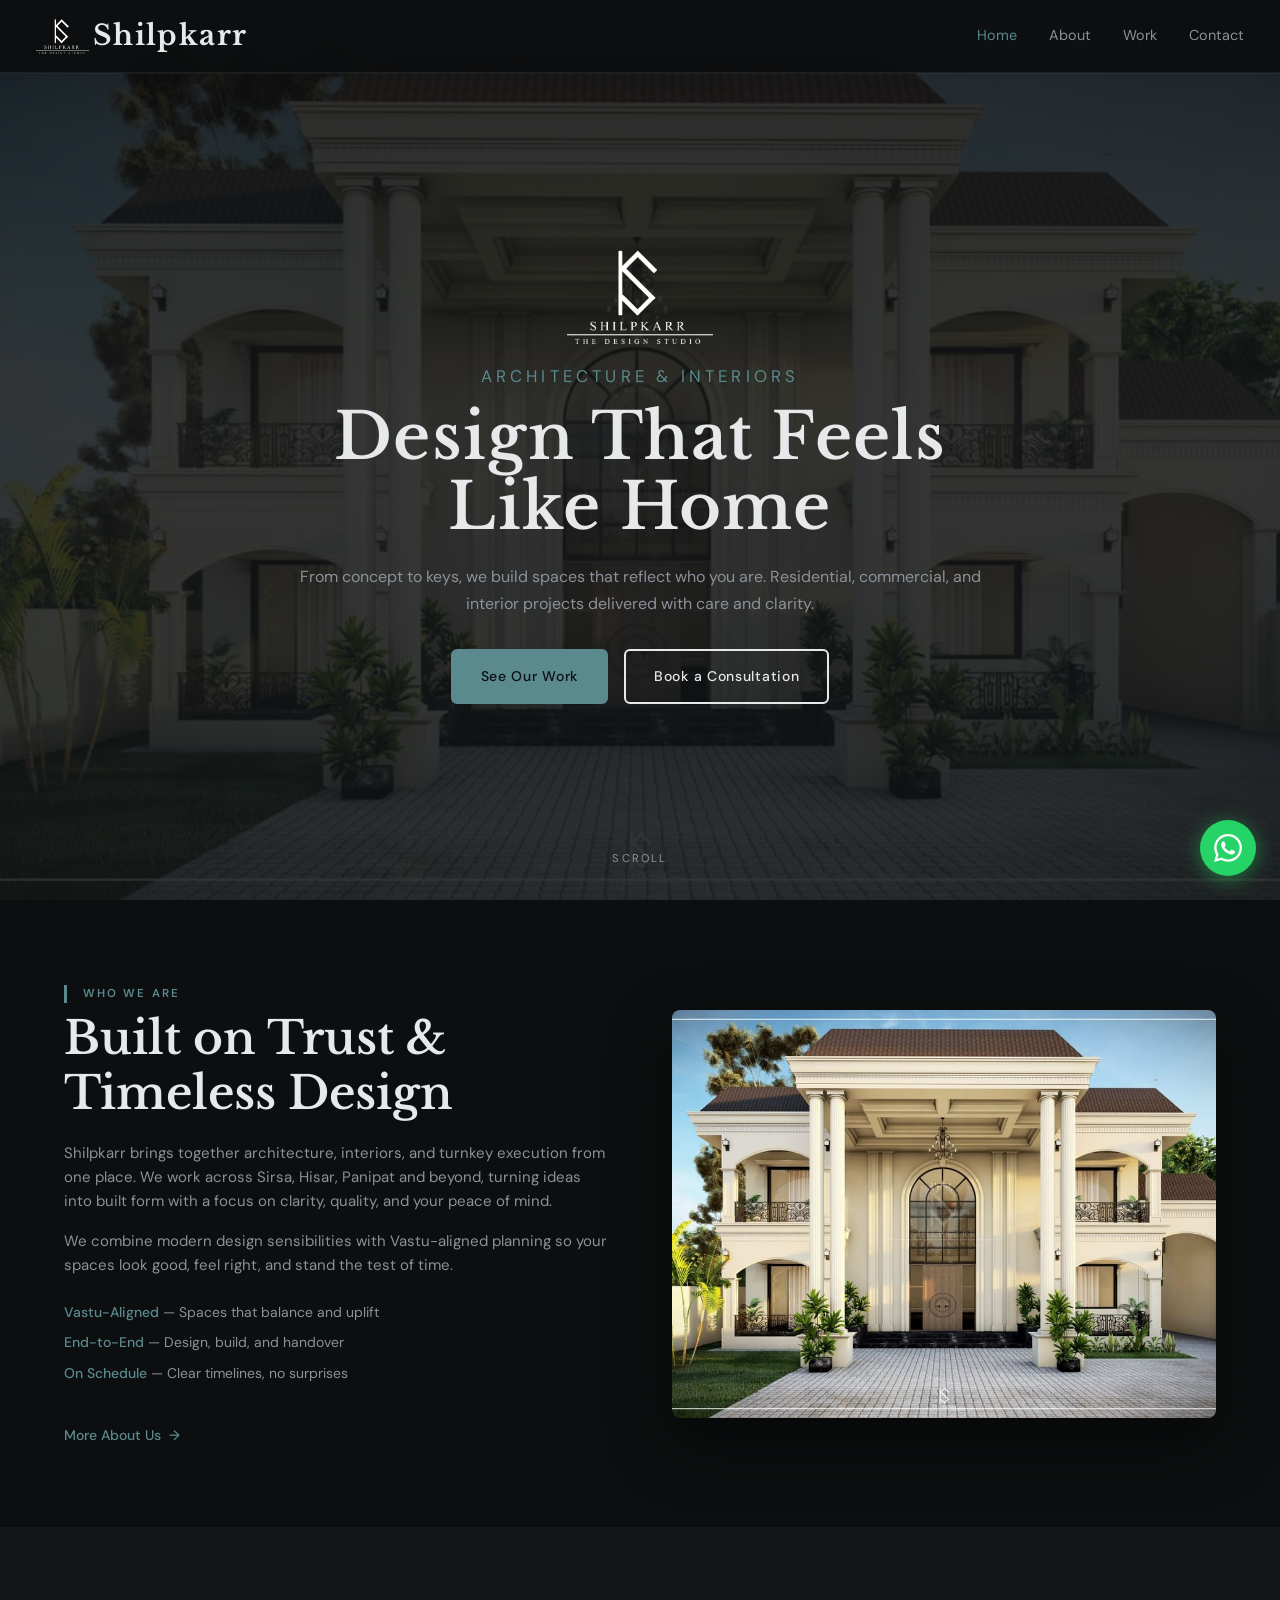
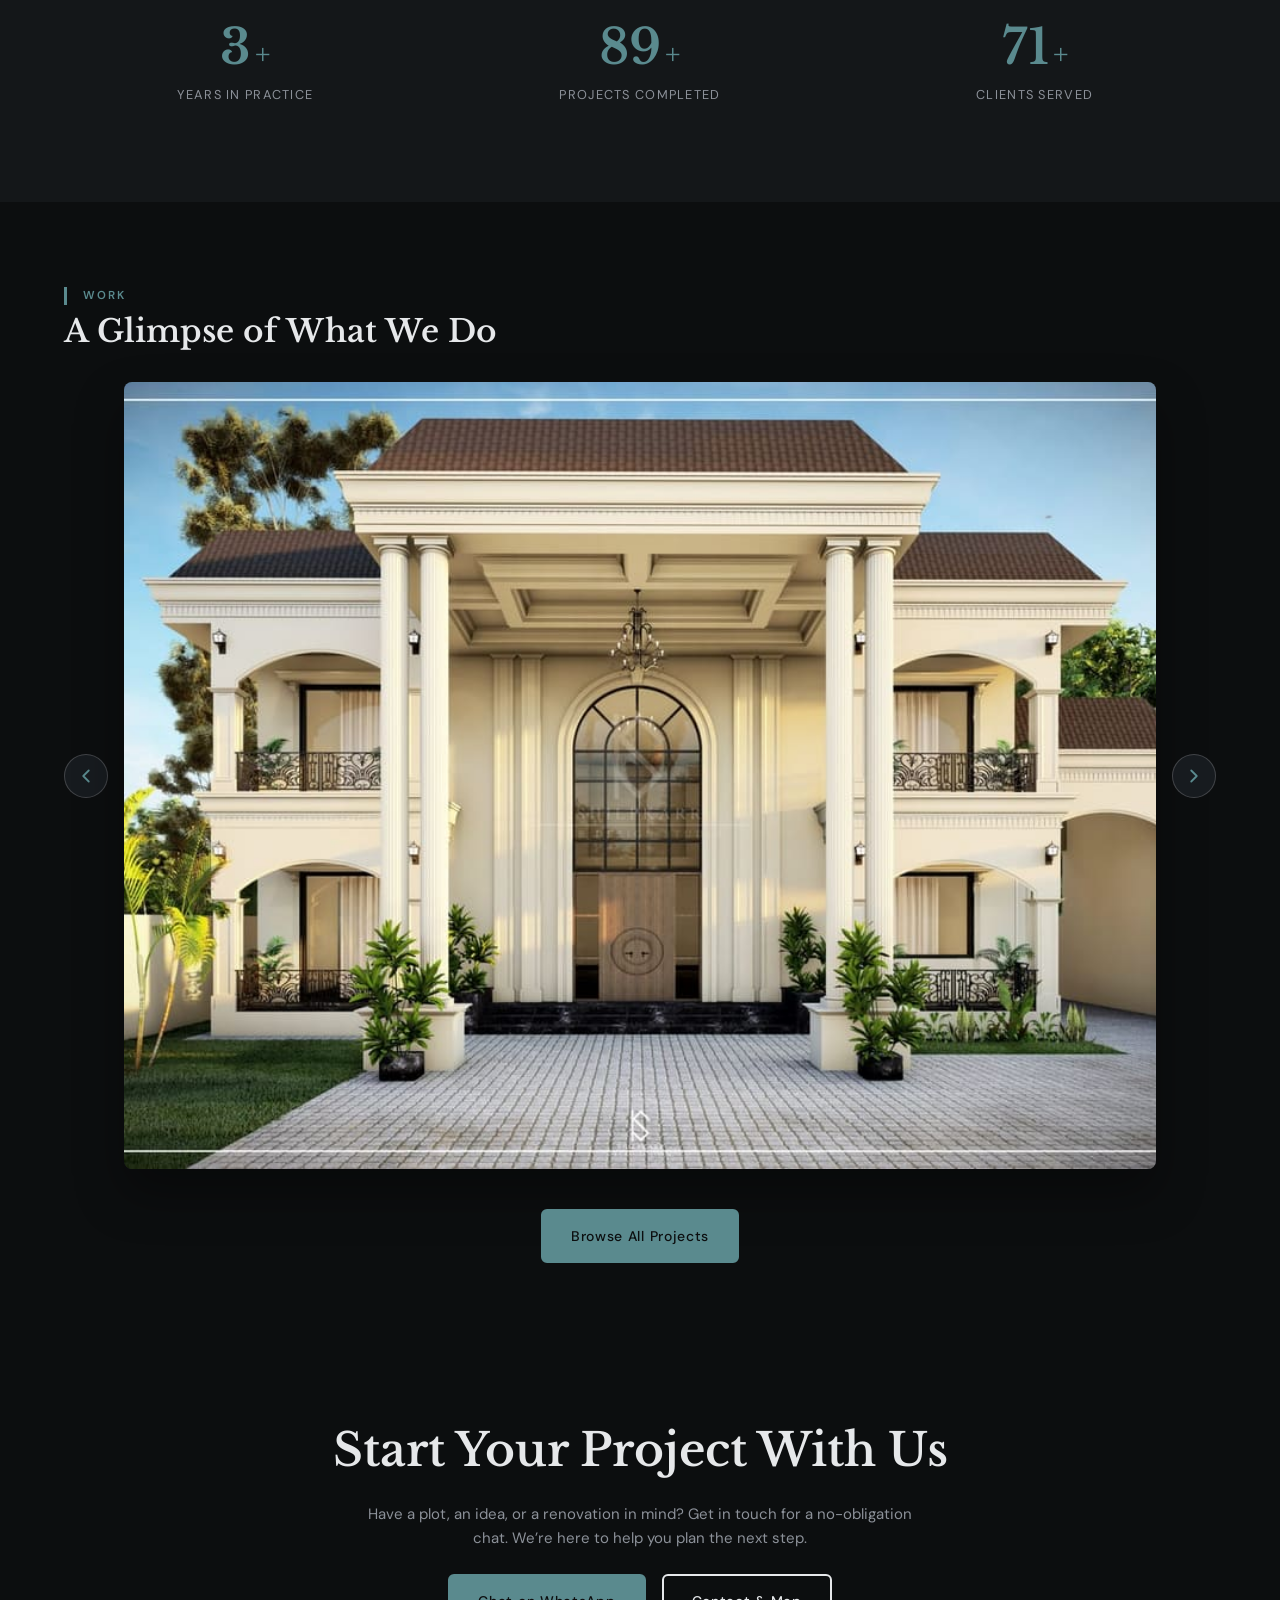
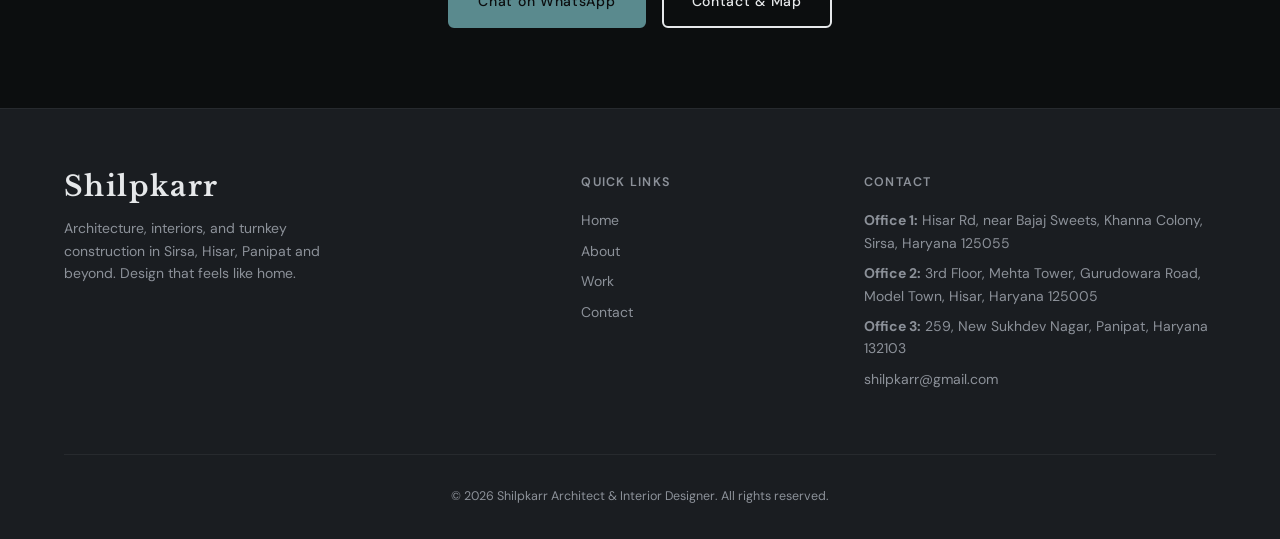
==== index.html @ ae280496 "Project added" ====
<!DOCTYPE html>
<html lang="en">
<head>
    <meta charset="UTF-8">
    <meta name="viewport" content="width=device-width, initial-scale=1.0">
    <title>Shilpkarr - Architecture & Interior Design | Sirsa</title>
    <link rel="icon" href="https://shilpkarr.netlify.app/logo.png" type="image/png">
    <link rel="stylesheet" href="css/styles.css">
    <link rel="preload" href="compressed_photos/IMG_2951.JPG.jpeg" as="image">
    <link rel="preconnect" href="https://fonts.googleapis.com">
    <link rel="preconnect" href="https://fonts.gstatic.com" crossorigin>
    <link href="https://fonts.googleapis.com/css2?family=Libre+Baskerville:ital,wght@0,400;0,700;1,400&family=DM+Sans:wght@400;500;600&display=swap" rel="stylesheet" media="print" onload="this.media='all'">
    <noscript><link href="https://fonts.googleapis.com/css2?family=Libre+Baskerville:ital,wght@0,400;0,700;1,400&family=DM+Sans:wght@400;500;600&display=swap" rel="stylesheet"></noscript>
</head>
<body>
    <header class="site-header">
        <div class="header-inner">
            <a href="index.html" class="logo"><img src="compressed_photos/SHILPKAR%20LOGO%20White.png" alt="" class="logo-img">Shilpkarr</a>
            <button class="nav-toggle" aria-label="Toggle menu">
                <span></span><span></span><span></span>
            </button>
            <nav class="main-nav">
                <a href="index.html">Home</a>
                <a href="about/index.html">About</a>
                <a href="work/index.html">Work</a>
                <a href="contact/index.html">Contact</a>
            </nav>
        </div>
    </header>

    <main>
        <section class="hero">
            <div class="hero-bg"></div>
            <div class="hero-content">
                <img src="compressed_photos/SHILPKAR%20LOGO%20White.png" alt="Shilpkarr" class="hero-logo">
                <p class="hero-label">Architecture & Interiors</p>
                <h1 class="hero-title">Design That Feels Like Home</h1>
                <p class="hero-subtitle">From concept to keys, we build spaces that reflect who you are. Residential, commercial, and interior projects delivered with care and clarity.</p>
                <div class="hero-cta">
                    <a href="work/index.html" class="btn btn-primary">See Our Work</a>
                    <button type="button" class="btn btn-outline" id="open-consultation-modal">Book a Consultation</button>
                </div>
            </div>
            <div class="scroll-hint">Scroll</div>
        </section>

        <section class="intro section">
            <div class="container">
                <div class="intro-grid">
                    <div class="intro-text">
                        <span class="section-label">Who We Are</span>
                        <h2 class="section-title">Built on Trust & Timeless Design</h2>
                        <p>Shilpkarr brings together architecture, interiors, and turnkey execution from one place. We work across Sirsa, Hisar, Panipat and beyond, turning ideas into built form with a focus on clarity, quality, and your peace of mind.</p>
                        <p>We combine modern design sensibilities with Vastu-aligned planning so your spaces look good, feel right, and stand the test of time.</p>
                        <div class="intro-features">
                            <div class="intro-feature"><strong>Vastu-Aligned</strong> — Spaces that balance and uplift</div>
                            <div class="intro-feature"><strong>End-to-End</strong> — Design, build, and handover</div>
                            <div class="intro-feature"><strong>On Schedule</strong> — Clear timelines, no surprises</div>
                        </div>
                        <a href="about/index.html" class="link-arrow">More About Us</a>
                    </div>
                    <div class="intro-visual">
                        <img src="compressed_photos/IMG_2951.JPG.jpeg" alt="Interior suite — Shilpkarr project" loading="lazy" decoding="async" width="560" height="420">
                    </div>
                </div>
            </div>
        </section>

        <section class="stats section section-dark">
            <div class="container">
                <div class="stats-grid">
                    <div class="stat">
                        <span class="stat-number" data-target="3">0</span>
                        <span class="stat-suffix">+</span>
                        <p class="stat-label">Years in Practice</p>
                    </div>
                    <div class="stat">
                        <span class="stat-number" data-target="90">0</span>
                        <span class="stat-suffix">+</span>
                        <p class="stat-label">Projects Completed</p>
                    </div>
                    <div class="stat">
                        <span class="stat-number" data-target="72">0</span>
                        <span class="stat-suffix">+</span>
                        <p class="stat-label">Clients Served</p>
                    </div>
                </div>
            </div>
        </section>

        <section class="featured-work section">
            <div class="container">
                <span class="section-label">Work</span>
                <h2 class="section-title section-title--featured">A Glimpse of What We Do</h2>
                <div class="featured-slideshow-wrap">
                    <div class="featured-slideshow-carousel">
                        <button type="button" class="featured-slideshow-nav featured-slideshow-nav--prev" aria-label="Previous photo" aria-controls="featured-slideshow-view">
                            <svg xmlns="http://www.w3.org/2000/svg" width="22" height="22" viewBox="0 0 24 24" fill="none" stroke="currentColor" stroke-width="2" stroke-linecap="round" stroke-linejoin="round" aria-hidden="true"><path d="M15 18l-6-6 6-6"/></svg>
                        </button>
                        <a href="work/index.html" class="featured-slideshow" id="featured-slideshow-view" aria-roledescription="slideshow" aria-label="Photos from our projects — open full portfolio">
                            <span class="visually-hidden">Opens full portfolio</span>
                            <div class="featured-slideshow-inner">
                                <img class="featured-slide is-visible" src="compressed_photos/IMG_2951.JPG.jpeg" alt="Interior Suite — Shilpkarr" width="960" height="540" decoding="async">
                                <img class="featured-slide" src="" alt="" width="960" height="540" decoding="async" aria-hidden="true">
                            </div>
                        </a>
                        <button type="button" class="featured-slideshow-nav featured-slideshow-nav--next" aria-label="Next photo" aria-controls="featured-slideshow-view">
                            <svg xmlns="http://www.w3.org/2000/svg" width="22" height="22" viewBox="0 0 24 24" fill="none" stroke="currentColor" stroke-width="2" stroke-linecap="round" stroke-linejoin="round" aria-hidden="true"><path d="M9 18l6-6-6-6"/></svg>
                        </button>
                    </div>
                </div>
                <div class="section-cta">
                    <a href="work/index.html" class="btn btn-primary">Browse All Projects</a>
                </div>
            </div>
        </section>

        <section class="cta-section section">
            <div class="container">
                <h2 class="section-title">Start Your Project With Us</h2>
                <p class="cta-text">Have a plot, an idea, or a renovation in mind? Get in touch for a no-obligation chat. We’re here to help you plan the next step.</p>
                <div class="cta-buttons">
                    <a href="https://wa.me/919729186414?text=Hello%20Shilpkarr%2C%20I%20would%20like%20to%20schedule%20a%20consultation" class="btn btn-primary btn-whatsapp" target="_blank" rel="noopener">Chat on WhatsApp</a>
                    <a href="contact/index.html" class="btn btn-outline">Contact & Map</a>
                </div>
            </div>
        </section>
    </main>

    <!-- Consultation booking modal -->
    <div id="consultation-modal" class="consultation-modal" aria-hidden="true">
        <div class="consultation-modal-backdrop" id="consultation-modal-backdrop"></div>
        <div class="consultation-modal-box">
            <button type="button" class="consultation-modal-close" id="close-consultation-modal" aria-label="Close">×</button>
            <h2 class="consultation-modal-title">Book a Consultation</h2>
            <p class="consultation-modal-desc">Share your details and we’ll get back to you to confirm your slot.</p>
            <form id="consultation-form" class="consultation-form" autocomplete="off">
                <div id="consultation-form-success" class="consultation-message consultation-message--success" hidden>
                    Thank you! We've received your request and will get back to you soon.
                </div>
                <div id="consultation-form-error" class="consultation-message consultation-message--error" hidden>
                    Something went wrong. Please try again or contact us directly.
                </div>
                <div id="consultation-form-fields">
                    <label class="consultation-label" for="consult-name">Name</label>
                    <input type="text" id="consult-name" name="name" class="consultation-input" placeholder="Your name" autocomplete="off" required>
                    <label class="consultation-label" for="consult-phone">Contact number</label>
                    <input type="tel" id="consult-phone" name="phone" class="consultation-input" placeholder="e.g. 9999999999" autocomplete="off" inputmode="numeric" required>
                    <label class="consultation-label" for="consult-date">Preferred date</label>
                    <input type="date" id="consult-date" name="date" class="consultation-input" autocomplete="off" required>
                    <label class="consultation-label" for="consult-location">Preferred location</label>
                    <select id="consult-location" name="location" class="consultation-input consultation-select" autocomplete="off" required>
                        <option value="" disabled selected>Select office</option>
                        <option value="Office 1 – Hisar Rd, near Bajaj Sweets, Khanna Colony, Sirsa, Haryana 125055">Office 1 – Sirsa</option>
                        <option value="Office 2 – 3rd Floor, Mehta Tower, Gurudowara Road, Model Town, Hisar, Haryana 125005">Office 2 – Hisar</option>
                        <option value="Office 3 – 259, New Sukhdev Nagar, Panipat, Haryana 132103">Office 3 – Panipat</option>
                    </select>
                    <button type="submit" class="btn btn-primary consultation-submit">Submit</button>
                </div>
            </form>
        </div>
    </div>

    <footer id="footer-placeholder"></footer>

    <a href="https://wa.me/919729186414" class="whatsapp-float" aria-label="Chat on WhatsApp" target="_blank" rel="noopener">
        <svg viewBox="0 0 24 24" fill="currentColor" width="28" height="28"><path d="M17.472 14.382c-.297-.149-1.758-.867-2.03-.967-.273-.099-.471-.148-.67.15-.197.297-.767.966-.94 1.164-.173.199-.347.223-.644.075-.297-.15-1.255-.463-2.39-1.475-.883-.788-1.48-1.761-1.653-2.059-.173-.297-.018-.458.13-.606.134-.133.298-.347.446-.52.149-.174.198-.298.298-.497.099-.198.05-.371-.025-.52-.075-.149-.669-1.612-.916-2.207-.242-.579-.487-.5-.669-.51-.173-.008-.371-.01-.57-.01-.198 0-.52.074-.792.372-.272.297-1.04 1.016-1.04 2.479 0 1.462 1.065 2.875 1.213 3.074.149.198 2.096 3.2 5.077 4.487.709.306 1.262.489 1.694.625.712.227 1.36.195 1.871.118.571-.085 1.758-.719 2.006-1.413.248-.694.248-1.289.173-1.413-.074-.124-.272-.198-.57-.347m-5.421 7.403h-.004a9.87 9.87 0 01-5.031-1.378l-.361-.214-3.741.982.998-3.648-.235-.374a9.86 9.86 0 01-1.51-5.26c.001-5.45 4.436-9.884 9.888-9.884 2.64 0 5.122 1.03 6.988 2.898a9.825 9.825 0 012.893 6.994c-.003 5.45-4.437 9.884-9.885 9.884m8.413-18.297A11.815 11.815 0 0012.05 0C5.495 0 .16 5.335.157 11.892c0 2.096.547 4.142 1.588 5.945L.057 24l6.305-1.654a11.882 11.882 0 005.683 1.448h.005c6.554 0 11.89-5.335 11.893-11.893a11.821 11.821 0 00-3.48-8.413z"/></svg>
    </a>

    <script src="js/projects-data.js"></script>
    <script src="js/footer.js" defer></script>
    <script src="js/main.js" defer></script>
</body>
</html>
---- css/styles.css ----
/* ===== Variables ===== */
:root {
    --color-bg: #0c0e0f;
    --color-bg-alt: #141719;
    --color-surface: #1a1d21;
    --color-text: #e6e8ea;
    --color-text-muted: #8c9199;
    --color-accent: #5a8a8e;
    --color-accent-hover: #6b9da1;
    --font-heading: 'Libre Baskerville', Georgia, serif;
    --font-body: 'DM Sans', -apple-system, sans-serif;
    --max-width: 1200px;
    --header-height: 72px;
    --transition: 0.3s ease;
    --radius: 8px;
    --radius-sm: 6px;
}

/* ===== Reset & Base ===== */
*, *::before, *::after {
    margin: 0;
    padding: 0;
    box-sizing: border-box;
}

html {
    scroll-behavior: smooth;
}

body {
    font-family: var(--font-body);
    font-size: 0.9375rem;
    background: var(--color-bg);
    color: var(--color-text);
    line-height: 1.6;
    overflow-x: hidden;
}

img {
    max-width: 100%;
    height: auto;
    display: block;
}

a {
    color: inherit;
    text-decoration: none;
}

ul, ol {
    list-style: none;
}

.container {
    width: 100%;
    max-width: var(--max-width);
    margin: 0 auto;
    padding: 0 1.5rem;
}

/* ===== Typography ===== */
.section-label {
    display: inline-block;
    font-size: 0.72rem;
    font-weight: 600;
    letter-spacing: 0.18em;
    text-transform: uppercase;
    color: var(--color-accent);
    margin-bottom: 0.5rem;
    padding-left: 1rem;
    border-left: 3px solid var(--color-accent);
}

.section-title {
    font-family: var(--font-heading);
    font-size: clamp(1.9rem, 4vw, 2.85rem);
    font-weight: 600;
    line-height: 1.2;
    margin-bottom: 1.5rem;
}

.section-title--featured {
    font-size: clamp(1.35rem, 2.65vw, 1.95rem);
    margin-bottom: 1.15rem;
}

/* ===== Buttons ===== */
.btn {
    display: inline-flex;
    align-items: center;
    justify-content: center;
    padding: 0.875rem 1.75rem;
    font-family: var(--font-body);
    font-size: 0.875rem;
    font-weight: 500;
    letter-spacing: 0.05em;
    border-radius: var(--radius-sm);
    transition: all var(--transition);
    cursor: pointer;
    border: 2px solid transparent;
}

.btn-primary {
    background: var(--color-accent);
    color: var(--color-bg);
    border-color: var(--color-accent);
}

.btn-primary:hover {
    background: var(--color-accent-hover);
    border-color: var(--color-accent-hover);
    transform: translateY(-2px);
}

.btn-outline {
    background: transparent;
    color: var(--color-text);
    border-color: var(--color-text);
}

.btn-outline:hover {
    background: var(--color-text);
    color: var(--color-bg);
}

.btn-whatsapp:hover {
    background: #25d366;
    border-color: #25d366;
    color: #fff;
}

/* ===== Header ===== */
.site-header {
    position: fixed;
    top: 0;
    left: 0;
    right: 0;
    z-index: 1000;
    background: rgba(12, 14, 15, 0.92);
    backdrop-filter: blur(14px);
    border-bottom: 1px solid rgba(255,255,255,0.07);
    box-shadow: 0 1px 0 rgba(90, 138, 142, 0.08);
    transition: background var(--transition);
}

.header-inner {
    width: 100%;
    max-width: none;
    margin: 0;
    padding: 0 2.25rem;
    height: var(--header-height);
    display: flex;
    align-items: center;
    justify-content: space-between;
}

.logo {
    display: inline-flex;
    align-items: center;
    gap: 0.25rem;
    font-family: var(--font-heading);
    font-size: 1.75rem;
    font-weight: 700;
    letter-spacing: 0.05em;
    color: var(--color-text);
    line-height: 1;
}

.logo-img {
    height: 2.9rem;
    width: auto;
    display: block;
    object-fit: contain;
    flex-shrink: 0;
    align-self: center;
    position: relative;
    top: 0.1rem;
}

.main-nav {
    display: flex;
    gap: 2rem;
}

.main-nav a {
    font-size: 0.9rem;
    font-weight: 400;
    color: var(--color-text-muted);
    transition: color var(--transition);
}

.main-nav a:hover,
.main-nav a[href].active {
    color: var(--color-accent);
}

.nav-toggle {
    display: none;
    flex-direction: column;
    gap: 5px;
    background: none;
    border: none;
    cursor: pointer;
    padding: 8px;
}

.nav-toggle span {
    width: 24px;
    height: 2px;
    background: var(--color-text);
    transition: var(--transition);
}

.nav-toggle[aria-expanded="true"] span:nth-child(1) {
    transform: rotate(45deg) translate(5px, 5px);
}

.nav-toggle[aria-expanded="true"] span:nth-child(2) {
    opacity: 0;
}

.nav-toggle[aria-expanded="true"] span:nth-child(3) {
    transform: rotate(-45deg) translate(5px, -5px);
}

/* ===== Hero ===== */
.hero {
    min-height: 100vh;
    display: flex;
    align-items: center;
    justify-content: center;
    position: relative;
    padding: calc(var(--header-height) + 2rem) 1.5rem 4rem;
}

.hero-bg {
    position: absolute;
    inset: 0;
    background: linear-gradient(180deg, var(--color-bg) 0%, var(--color-bg-alt) 45%, #111417 100%);
}

.hero-bg::after {
    content: '';
    position: absolute;
    inset: 0;
    background: url('../compressed_photos/IMG_2951.JPG.jpeg') center/cover no-repeat;
    opacity: 0.14;
    pointer-events: none;
}

.hero-content {
    position: relative;
    z-index: 1;
    text-align: center;
    max-width: 720px;
}

.hero-logo {
    display: block;
    max-height: 8rem;
    width: auto;
    margin-left: auto;
    margin-right: auto;
    margin-bottom: 0.1rem;
    object-fit: contain;
}

.hero-label {
    font-size: 1.05rem;
    letter-spacing: 0.25em;
    text-transform: uppercase;
    color: var(--color-accent);
    margin-top: 0;
    margin-bottom: 1rem;
    line-height: 1.2;
}

.hero-title {
    font-family: var(--font-heading);
    font-size: clamp(2.25rem, 5.5vw, 4rem);
    font-weight: 600;
    line-height: 1.1;
    margin-bottom: 1.25rem;
    letter-spacing: 0.02em;
}

.hero-subtitle {
    font-size: 1rem;
    color: var(--color-text-muted);
    margin-bottom: 2rem;
    line-height: 1.7;
}

.hero-cta {
    display: flex;
    flex-wrap: wrap;
    gap: 1rem;
    justify-content: center;
}

.scroll-hint {
    position: absolute;
    bottom: 2rem;
    left: 50%;
    transform: translateX(-50%);
    font-size: 0.7rem;
    letter-spacing: 0.2em;
    text-transform: uppercase;
    color: var(--color-text-muted);
    animation: fadeUp 2s ease-in-out infinite;
}

@keyframes fadeUp {
    0%, 100% { opacity: 0.5; transform: translateX(-50%) translateY(0); }
    50% { opacity: 1; transform: translateX(-50%) translateY(6px); }
}

/* ===== Sections ===== */
.section {
    padding: 5rem 0;
}

.section-dark {
    background: var(--color-bg-alt);
}

/* ===== Intro ===== */
.intro-grid {
    display: grid;
    grid-template-columns: 1fr 1fr;
    gap: 4rem;
    align-items: center;
}

.intro-text .section-title {
    margin-bottom: 1.25rem;
}

.intro-text p {
    color: var(--color-text-muted);
    margin-bottom: 1rem;
}

.intro-features {
    margin: 1.5rem 0;
}

.intro-feature {
    font-size: 0.875rem;
    color: var(--color-text-muted);
    margin-bottom: 0.5rem;
}

.intro-feature strong {
    color: var(--color-accent);
    font-weight: 500;
}

.link-arrow {
    display: inline-flex;
    align-items: center;
    gap: 0.5rem;
    font-size: 0.875rem;
    font-weight: 500;
    color: var(--color-accent);
    margin-top: 1rem;
    transition: gap var(--transition);
}

.link-arrow:hover {
    gap: 0.75rem;
}

.link-arrow::after {
    content: '→';
}

.intro-visual {
    border-radius: var(--radius);
    overflow: hidden;
    box-shadow: 0 24px 64px rgba(0,0,0,0.45);
}

.intro-visual img {
    width: 100%;
    aspect-ratio: 4/3;
    object-fit: cover;
}

/* ===== Stats ===== */
.stats-grid {
    display: grid;
    grid-template-columns: repeat(3, 1fr);
    gap: 2rem;
    text-align: center;
}

.stat {
    padding: 1rem;
}

.stat-number {
    font-family: var(--font-heading);
    font-size: clamp(2.35rem, 3.8vw, 3.2rem);
    font-weight: 600;
    color: var(--color-accent);
    line-height: 1;
}

.stat-suffix {
    font-family: var(--font-heading);
    font-size: clamp(1.4rem, 2.2vw, 1.85rem);
    color: var(--color-accent);
}

.stat-label {
    font-size: 0.8rem;
    color: var(--color-text-muted);
    margin-top: 0.5rem;
    text-transform: uppercase;
    letter-spacing: 0.1em;
}

/* ===== Featured Work (slideshow) ===== */
.visually-hidden {
    position: absolute;
    width: 1px;
    height: 1px;
    padding: 0;
    margin: -1px;
    overflow: hidden;
    clip: rect(0, 0, 0, 0);
    white-space: nowrap;
    border: 0;
}

.featured-slideshow-wrap {
    margin-top: 2rem;
    width: 100%;
    display: flex;
    justify-content: center;
}

.featured-slideshow-carousel {
    display: flex;
    align-items: center;
    justify-content: center;
    gap: clamp(0.5rem, 2vw, 1rem);
    width: 100%;
    max-width: 100%;
}

.featured-slideshow-nav {
    flex-shrink: 0;
    display: inline-flex;
    align-items: center;
    justify-content: center;
    width: 44px;
    height: 44px;
    padding: 0;
    border: 1px solid rgba(255, 255, 255, 0.18);
    border-radius: 50%;
    background: rgba(26, 29, 33, 0.92);
    color: var(--color-accent);
    cursor: pointer;
    transition: background var(--transition), border-color var(--transition), color var(--transition), transform var(--transition);
}

.featured-slideshow-nav:hover {
    background: rgba(90, 138, 142, 0.2);
    border-color: var(--color-accent);
    color: var(--color-accent-hover);
}

.featured-slideshow-nav:active {
    transform: scale(0.96);
}

.featured-slideshow-nav:focus-visible {
    outline: 2px solid var(--color-accent);
    outline-offset: 3px;
}

/* Large hero-style frame; reserve horizontal space for nav buttons. */
.featured-slideshow {
    display: block;
    flex-shrink: 1;
    width: min(calc(100% - 5.25rem), calc((16 / 9) * min(76vh, 940px) * 1.085 * 1.68));
    max-width: 100%;
    border-radius: var(--radius);
    overflow: hidden;
    box-shadow: 0 24px 48px rgba(0, 0, 0, 0.35);
    outline-offset: 4px;
}

.featured-slideshow:focus-visible {
    outline: 2px solid var(--color-accent);
}

.featured-slideshow-inner {
    position: relative;
    width: 100%;
    /* Taller frame; object-position top keeps roofs in frame */
    height: calc(min(76vh, 940px) * 1.15);
    background: var(--color-surface);
}

.featured-slide {
    position: absolute;
    inset: 0;
    width: 100%;
    height: 100%;
    object-fit: cover;
    object-position: center top;
    opacity: 0;
    transition: opacity 1s ease;
    z-index: 0;
}

.featured-slide.is-visible {
    opacity: 1;
    z-index: 1;
}

@media (prefers-reduced-motion: reduce) {
    .featured-slide {
        transition: none;
    }
}

.section-cta {
    margin-top: 2.5rem;
    text-align: center;
}

/* ===== CTA Section ===== */
.cta-section {
    text-align: center;
}

.cta-text {
    color: var(--color-text-muted);
    max-width: 560px;
    margin: 0 auto 1.5rem;
}

.cta-buttons {
    display: flex;
    flex-wrap: wrap;
    gap: 1rem;
    justify-content: center;
}

/* ===== Footer ===== */
.site-footer {
    background: var(--color-surface);
    padding: 4rem 0 2rem;
    border-top: 1px solid rgba(255,255,255,0.06);
}

.footer-grid {
    display: grid;
    grid-template-columns: 2fr 1fr 1.5fr;
    gap: 3rem;
    margin-bottom: 3rem;
}

.footer-brand .logo {
    display: inline-block;
    margin-bottom: 1rem;
}

.footer-brand p {
    font-size: 0.875rem;
    color: var(--color-text-muted);
    max-width: 280px;
}

.footer-links h4,
.footer-contact h4 {
    font-size: 0.78rem;
    font-weight: 600;
    letter-spacing: 0.1em;
    text-transform: uppercase;
    color: var(--color-text-muted);
    margin-bottom: 1rem;
}

.footer-links a,
.footer-contact a {
    display: block;
    font-size: 0.875rem;
    color: var(--color-text-muted);
    margin-bottom: 0.5rem;
    transition: color var(--transition);
}

.footer-links a:hover,
.footer-contact a:hover {
    color: var(--color-accent);
}

.footer-contact p {
    font-size: 0.875rem;
    color: var(--color-text-muted);
    margin-bottom: 0.5rem;
}

.footer-contact-line {
    display: flex;
    align-items: center;
    flex-wrap: wrap;
    gap: 0.5rem;
    margin-bottom: 0;
}

.footer-contact-line .footer-sep {
    color: var(--color-text-muted);
    opacity: 0.7;
    user-select: none;
}

.footer-contact-line .footer-phone a,
.footer-contact-line .footer-email a {
    color: var(--color-text-muted);
}

.footer-contact-line .footer-phone a:hover,
.footer-contact-line .footer-email a:hover {
    color: var(--color-accent);
}

.footer-bottom {
    padding-top: 2rem;
    border-top: 1px solid rgba(255,255,255,0.06);
    text-align: center;
}

.footer-bottom p {
    font-size: 0.78rem;
    color: var(--color-text-muted);
}

/* ===== WhatsApp Float ===== */
.whatsapp-float {
    position: fixed;
    bottom: 1.5rem;
    right: 1.5rem;
    width: 56px;
    height: 56px;
    background: #25d366;
    color: #fff;
    border-radius: 50%;
    display: flex;
    align-items: center;
    justify-content: center;
    box-shadow: 0 4px 20px rgba(37, 211, 102, 0.5);
    z-index: 999;
    transition: transform var(--transition), box-shadow var(--transition);
}

.whatsapp-float:hover {
    transform: scale(1.08);
    box-shadow: 0 6px 24px rgba(37, 211, 102, 0.6);
}

/* ===== Work Page ===== */
.page-hero {
    padding: calc(var(--header-height) + 4rem) 0 3rem;
    text-align: center;
}

.page-hero .section-title {
    margin-bottom: 0.5rem;
}

.filter-bar {
    display: flex;
    flex-wrap: wrap;
    gap: 0.5rem;
    justify-content: center;
    margin-top: 2rem;
    padding: 0 1rem;
}

.filter-btn {
    padding: 0.6rem 1.25rem;
    font-family: var(--font-body);
    font-size: 0.85rem;
    font-weight: 500;
    background: var(--color-surface);
    color: var(--color-text-muted);
    border: 1px solid rgba(255,255,255,0.1);
    border-radius: var(--radius-sm);
    cursor: pointer;
    transition: all var(--transition);
}

.filter-btn:hover,
.filter-btn.active {
    background: var(--color-accent);
    color: var(--color-bg);
    border-color: var(--color-accent);
}

.work-grid {
    display: grid;
    grid-template-columns: repeat(auto-fill, minmax(320px, 1fr));
    gap: 1.5rem;
    padding: 2rem 0 4rem;
}

.work-card {
    background: var(--color-surface);
    overflow: hidden;
    border-radius: var(--radius);
    transition: transform var(--transition);
}

.work-card:hover {
    transform: translateY(-4px);
}

.work-card.hidden {
    display: none;
}

.work-card-image {
    aspect-ratio: 4/3;
    overflow: hidden;
}

.work-card-image img {
    width: 100%;
    height: 100%;
    object-fit: cover;
    transition: transform 0.5s ease;
}

.work-card:hover .work-card-image img {
    transform: scale(1.05);
}

.work-card-content {
    padding: 1.25rem;
}

.work-card-tag {
    font-size: 0.68rem;
    letter-spacing: 0.15em;
    text-transform: uppercase;
    color: var(--color-accent);
    margin-bottom: 0.5rem;
}

.work-card-title {
    font-family: var(--font-heading);
    font-size: 1.15rem;
    font-weight: 600;
    margin-bottom: 0.5rem;
}

.work-card-desc {
    font-size: 0.875rem;
    color: var(--color-text-muted);
    line-height: 1.5;
}

.work-card--link {
    display: block;
    color: inherit;
    text-decoration: none;
    border-radius: var(--radius);
}

.work-card--link:focus-visible {
    outline: 2px solid var(--color-accent);
    outline-offset: 3px;
}

.work-card-cta {
    display: inline-block;
    margin-top: 0.75rem;
    font-size: 0.8rem;
    font-weight: 600;
    letter-spacing: 0.06em;
    text-transform: uppercase;
    color: var(--color-accent);
}

.link-arrow-inline {
    color: var(--color-accent);
    font-weight: 500;
    text-decoration: underline;
    text-underline-offset: 0.2em;
}

.link-arrow-inline:hover {
    color: var(--color-accent-hover);
}

/* Portfolio render project detail (work/project.html) */
.render-project-hero {
    padding-top: calc(var(--header-height) + 3rem);
}

.render-project-back {
    margin-bottom: 1rem;
}

.render-project-back .link-arrow {
    margin-top: 0;
}

.render-project-back .link-arrow::after {
    content: none;
}

.render-project-body {
    max-width: 720px;
    margin-top: 1rem;
}

.render-project-body p {
    color: var(--color-text-muted);
    margin-bottom: 1rem;
}

.render-project-gallery-title {
    font-family: var(--font-heading);
    font-size: 1.35rem;
    margin-bottom: 1.25rem;
}

.project-gallery {
    display: grid;
    grid-template-columns: repeat(auto-fill, minmax(280px, 1fr));
    gap: 1rem;
    padding-bottom: 3rem;
}

.project-gallery-item {
    margin: 0;
    border-radius: var(--radius-sm);
    overflow: hidden;
    background: var(--color-surface);
}

.project-gallery-item img {
    width: 100%;
    height: auto;
    display: block;
}

/* ===== About Page ===== */
.about-hero {
    padding: calc(var(--header-height) + 4rem) 0 3rem;
}

.about-content {
    max-width: 720px;
}

.about-content p {
    color: var(--color-text-muted);
    margin-bottom: 1.25rem;
}

.about-values {
    display: grid;
    grid-template-columns: repeat(auto-fit, minmax(200px, 1fr));
    gap: 1.5rem;
    margin-top: 2.5rem;
}

.about-value {
    padding: 1.5rem;
    background: var(--color-surface);
    border-left: 3px solid var(--color-accent);
    border-radius: 0 var(--radius-sm) var(--radius-sm) 0;
}

.about-value h3 {
    font-family: var(--font-heading);
    font-size: 1.1rem;
    margin-bottom: 0.5rem;
}

.about-value p {
    font-size: 0.875rem;
    margin-bottom: 0;
}

/* ===== Contact Page ===== */
.contact-hero {
    padding: calc(var(--header-height) + 4rem) 0 2rem;
}

.contact-section-title {
    font-family: var(--font-heading);
    font-size: 1.35rem;
    margin-bottom: 1.5rem;
    text-align: center;
}

.contact-section-title--secondary {
    text-align: left;
    margin-top: 0;
    margin-bottom: 1.25rem;
}

.contact-offices-grid {
    display: grid;
    grid-template-columns: repeat(3, 1fr);
    grid-template-rows: auto auto;
    column-gap: 0;
    row-gap: 1.25rem;
    padding: 0 0 2rem;
    align-items: stretch;
}

/* Vertical separators between the three office columns */
.contact-office-col:nth-child(1) {
    padding-right: 2rem;
}

.contact-office-col:nth-child(2),
.contact-office-col:nth-child(3) {
    border-left: 1px solid rgba(255, 255, 255, 0.12);
    padding-left: 2rem;
}

.contact-office-col:nth-child(2) {
    padding-right: 2rem;
}

/* Align address row + map row across columns (same baseline for Location + maps) */
@supports (grid-template-rows: subgrid) {
    .contact-office-col {
        display: grid;
        grid-template-rows: subgrid;
        grid-row: span 2;
        min-width: 0;
    }
}

@supports not (grid-template-rows: subgrid) {
    .contact-office-col {
        display: flex;
        flex-direction: column;
        gap: 1.25rem;
    }

    .contact-office-address {
        min-height: 6.75rem;
    }
}

.contact-office-address {
    min-width: 0;
}

.contact-office-location {
    display: flex;
    flex-direction: column;
    gap: 0.65rem;
    min-width: 0;
    min-height: 100%;
}

.contact-office-location .contact-map-link {
    margin-top: auto;
}

.contact-location-label {
    font-size: 0.75rem;
    text-transform: uppercase;
    letter-spacing: 0.1em;
    color: var(--color-text-muted);
}

/*
 * Equal height on every column: do not use % padding-bottom here — middle column has
 * extra horizontal padding + border, so its map was narrower and shorter than 1 & 3.
 */
.contact-map.contact-map--office {
    flex: 0 0 auto;
    align-self: stretch;
    width: 100%;
    height: clamp(220px, 26vw, 300px);
    padding-bottom: 0;
    aspect-ratio: unset;
    overflow: hidden;
    box-shadow: 0 12px 40px rgba(0, 0, 0, 0.28);
}

.contact-details-panel {
    padding: 2.5rem 0 4rem;
    border-top: 1px solid rgba(255, 255, 255, 0.08);
}

.contact-details-inner {
    display: grid;
    grid-template-columns: minmax(0, 1fr) minmax(320px, 520px);
    grid-template-rows: auto auto;
    column-gap: 3rem;
    row-gap: 1.25rem;
    align-items: start;
}

/* Heading row 1 col 1 only — buttons row 2 align with email row, not title */
.contact-details-heading {
    grid-column: 1;
    grid-row: 1;
    margin-bottom: 0;
}

.contact-details-inner > .contact-details {
    grid-column: 1;
    grid-row: 2;
}

.contact-details-inner > .contact-details-actions {
    grid-column: 2;
    grid-row: 2;
    align-self: start;
}

.contact-details-panel .contact-details {
    margin-bottom: 0;
}

.contact-details-actions {
    justify-self: end;
    width: 100%;
    max-width: 520px;
}

.contact-details-panel .contact-cta-buttons {
    margin-top: 0;
}

.contact-details {
    margin-bottom: 1.5rem;
}

.contact-item {
    display: flex;
    align-items: flex-start;
    gap: 1rem;
    margin-bottom: 1.25rem;
}

.contact-item-icon {
    width: 44px;
    height: 44px;
    background: var(--color-surface);
    border-radius: 4px;
    display: flex;
    align-items: center;
    justify-content: center;
    flex-shrink: 0;
}

.contact-item-icon svg {
    width: 20px;
    height: 20px;
    stroke: var(--color-accent);
}

.contact-item-text strong {
    display: block;
    font-size: 0.8rem;
    text-transform: uppercase;
    letter-spacing: 0.1em;
    color: var(--color-text-muted);
    margin-bottom: 0.25rem;
}

.contact-item-text a,
.contact-item-text p {
    color: var(--color-text);
    font-size: 0.95rem;
}

.contact-item-text a:hover {
    color: var(--color-accent);
}

.contact-address-block {
    margin-bottom: 1.25rem;
}

.contact-address-label {
    display: block;
    font-size: 0.8rem;
    text-transform: uppercase;
    letter-spacing: 0.1em;
    color: var(--color-accent);
    margin-bottom: 0.35rem;
}

.contact-address-text {
    color: var(--color-text);
    font-size: 0.9rem;
    line-height: 1.5;
    margin: 0;
}

.contact-map {
    position: relative;
    border-radius: var(--radius);
    overflow: hidden;
    box-shadow: 0 20px 60px rgba(0,0,0,0.35);
    aspect-ratio: 4/3;
}

.contact-map-link {
    font-size: 0.875rem;
    color: var(--color-accent);
    display: inline-flex;
    align-items: center;
    gap: 0.35rem;
}

.contact-map-link:hover {
    text-decoration: underline;
}

.contact-map iframe {
    position: absolute;
    top: 0;
    left: 0;
    width: 100%;
    height: 100%;
    border: none;
}

.contact-cta-buttons {
    display: grid;
    grid-template-columns: max-content max-content;
    column-gap: 0.875rem;
    row-gap: 0.875rem;
    justify-content: center;
    margin-top: 1rem;
}

.contact-consult-cta {
    grid-column: 1 / -1;
    width: 100%;
    justify-content: center;
}

.contact-whatsapp-cta,
.contact-instagram-cta {
    display: inline-flex;
    align-items: center;
    gap: 0.65rem;
    padding: 0.9rem 1.5rem;
    color: #fff;
    font-size: 0.95rem;
    font-weight: 500;
    letter-spacing: 0.02em;
    border-radius: 8px;
    text-decoration: none;
    transition: transform 0.25s ease, box-shadow 0.25s ease, filter 0.25s ease;
    box-shadow: 0 4px 14px rgba(0, 0, 0, 0.2);
}

.contact-whatsapp-cta {
    background: #25d366;
}

.contact-whatsapp-cta:hover {
    transform: translateY(-2px);
    box-shadow: 0 8px 24px rgba(37, 211, 102, 0.4);
    filter: brightness(1.05);
}

.contact-instagram-cta {
    background: linear-gradient(135deg, #f09433 0%, #e6683c 25%, #dc2743 50%, #cc2366 75%, #bc1888 100%);
    background-size: 200% 200%;
}

.contact-instagram-cta:hover {
    transform: translateY(-2px);
    box-shadow: 0 8px 24px rgba(188, 24, 136, 0.35);
    filter: brightness(1.08);
}

.contact-cta-icon {
    display: inline-flex;
    align-items: center;
    justify-content: center;
    width: 28px;
    height: 28px;
    background: rgba(255, 255, 255, 0.2);
    border-radius: 6px;
}

.contact-cta-icon svg {
    width: 18px;
    height: 18px;
}

/* ===== Consultation modal ===== */
.consultation-modal {
    position: fixed;
    inset: 0;
    z-index: 2000;
    display: flex;
    align-items: center;
    justify-content: center;
    padding: 1rem;
    opacity: 0;
    visibility: hidden;
    transition: opacity var(--transition), visibility var(--transition);
}

.consultation-modal.is-open {
    opacity: 1;
    visibility: visible;
}

.consultation-modal-backdrop {
    position: absolute;
    inset: 0;
    background: rgba(0, 0, 0, 0.7);
    backdrop-filter: blur(4px);
}

.consultation-modal-box {
    position: relative;
    width: 100%;
    max-width: 440px;
    max-height: 90vh;
    overflow-y: auto;
    background: var(--color-surface);
    border: 1px solid rgba(255, 255, 255, 0.08);
    border-radius: var(--radius);
    padding: 2rem;
    box-shadow: 0 24px 60px rgba(0, 0, 0, 0.5);
    transform: scale(0.96);
    transition: transform var(--transition);
}

.consultation-modal.is-open .consultation-modal-box {
    transform: scale(1);
}

.consultation-modal-close {
    position: absolute;
    top: 1rem;
    right: 1rem;
    width: 36px;
    height: 36px;
    display: flex;
    align-items: center;
    justify-content: center;
    background: transparent;
    border: none;
    color: var(--color-text-muted);
    font-size: 1.5rem;
    line-height: 1;
    cursor: pointer;
    border-radius: 6px;
    transition: color var(--transition), background var(--transition);
}

.consultation-modal-close:hover {
    color: var(--color-text);
    background: rgba(255, 255, 255, 0.06);
}

.consultation-modal-title {
    font-family: var(--font-heading);
    font-size: 1.6rem;
    font-weight: 600;
    margin-bottom: 0.35rem;
}

.consultation-modal-desc {
    font-size: 0.9rem;
    color: var(--color-text-muted);
    margin-bottom: 1.5rem;
}

.consultation-form {
    display: flex;
    flex-direction: column;
    gap: 1rem;
}

#consultation-form-fields {
    display: flex;
    flex-direction: column;
    gap: 0.5rem;
}

#consultation-form-fields .consultation-label {
    margin-top: 0.5rem;
    margin-bottom: 0;
}

#consultation-form-fields .consultation-label:first-child {
    margin-top: 0;
}

.consultation-label {
    display: block;
    font-size: 0.85rem;
    font-weight: 500;
    color: var(--color-text-muted);
    margin-bottom: 0;
}

.consultation-input {
    width: 100%;
    padding: 0.75rem 1rem;
    font-family: var(--font-body);
    font-size: 1rem;
    color: var(--color-text);
    background: var(--color-bg);
    border: 1px solid rgba(255, 255, 255, 0.12);
    border-radius: 8px;
    transition: border-color var(--transition);
}

.consultation-input::placeholder {
    color: var(--color-text-muted);
    opacity: 0.8;
}

.consultation-input:focus {
    outline: none;
    border-color: var(--color-accent);
}

.consultation-select {
    appearance: none;
    background-image: url("data:image/svg+xml,%3Csvg xmlns='http://www.w3.org/2000/svg' width='12' height='12' viewBox='0 0 12 12' fill='%239a9691'%3E%3Cpath d='M6 8L1 3h10z'/%3E%3C/svg%3E");
    background-repeat: no-repeat;
    background-position: right 1rem center;
    padding-right: 2.5rem;
}

.consultation-submit {
    margin-top: 0.5rem;
    width: 100%;
    padding: 0.9rem 1.5rem;
}

.consultation-submit:disabled {
    opacity: 0.8;
    cursor: not-allowed;
}

.consultation-message {
    padding: 1rem;
    border-radius: 8px;
    margin-bottom: 1rem;
    font-size: 0.95rem;
}

.consultation-message--success {
    background: rgba(37, 211, 102, 0.15);
    color: #5dd879;
    border: 1px solid rgba(37, 211, 102, 0.3);
}

.consultation-message--error {
    background: rgba(220, 53, 69, 0.15);
    color: #e87884;
    border: 1px solid rgba(220, 53, 69, 0.3);
}

.consultation-message code {
    font-family: var(--font-body), monospace;
    font-size: 0.85em;
    background: rgba(0, 0, 0, 0.25);
    padding: 0.15em 0.4em;
    border-radius: 4px;
}

/* ===== Responsive ===== */
@media (max-width: 1024px) {
    .intro-grid {
        grid-template-columns: 1fr;
        gap: 2rem;
    }

    .intro-visual {
        max-width: 560px;
        margin: 0 auto;
    }

    .stats-grid {
        grid-template-columns: repeat(2, 1fr);
        gap: 2rem;
    }

    .footer-grid {
        grid-template-columns: 1fr 1fr;
    }

    .contact-offices-grid {
        display: flex;
        flex-direction: column;
        gap: 0;
        grid-template-columns: unset;
        grid-template-rows: unset;
    }

    .contact-office-col:nth-child(1),
    .contact-office-col:nth-child(2),
    .contact-office-col:nth-child(3) {
        padding-left: 0;
        padding-right: 0;
        border-left: none;
    }

    .contact-office-col:not(:first-child) {
        border-top: 1px solid rgba(255, 255, 255, 0.12);
        padding-top: 2.5rem;
        margin-top: 0;
    }

    .contact-office-col {
        display: flex;
        flex-direction: column;
        gap: 1.25rem;
        grid-row: auto;
        grid-template-rows: unset;
    }

    .contact-office-location .contact-map-link {
        margin-top: 0;
    }

    .contact-map.contact-map--office {
        height: clamp(220px, 58vw, 320px);
        padding-bottom: 0;
        aspect-ratio: unset;
    }
}

@media (max-width: 768px) {
    .main-nav {
        position: fixed;
        top: var(--header-height);
        left: 0;
        right: 0;
        background: var(--color-bg);
        flex-direction: column;
        padding: 2rem;
        gap: 1rem;
        border-bottom: 1px solid rgba(255,255,255,0.06);
        transform: translateY(-100%);
        opacity: 0;
        visibility: hidden;
        transition: all var(--transition);
    }

    .main-nav.is-open {
        transform: translateY(0);
        opacity: 1;
        visibility: visible;
    }

    .nav-toggle {
        display: flex;
    }

    .hero-title {
        font-size: 2rem;
    }

    .hero-cta {
        flex-direction: column;
    }

    .hero-cta .btn {
        width: 100%;
    }

    .stats-grid {
        grid-template-columns: 1fr;
        gap: 1.5rem;
    }

    .footer-grid {
        grid-template-columns: 1fr;
        gap: 2rem;
        text-align: center;
    }

    .footer-brand p {
        max-width: none;
    }

    .work-grid {
        grid-template-columns: 1fr;
    }

    .filter-bar {
        justify-content: flex-start;
        overflow-x: auto;
        flex-wrap: nowrap;
        padding-bottom: 0.5rem;
        -webkit-overflow-scrolling: touch;
    }

    .filter-btn {
        flex-shrink: 0;
    }

    .contact-details-inner {
        grid-template-columns: 1fr;
        grid-template-rows: none;
        row-gap: 0;
        gap: 2rem;
    }

    .contact-details-heading,
    .contact-details-inner > .contact-details,
    .contact-details-inner > .contact-details-actions {
        grid-column: auto;
        grid-row: auto;
    }

    .contact-details-actions {
        justify-self: stretch;
        max-width: none;
    }

    .contact-cta-buttons {
        grid-template-columns: 1fr;
    }

    .contact-whatsapp-cta,
    .contact-instagram-cta {
        width: 100%;
        justify-content: center;
    }
}

@media (max-width: 480px) {
    .section {
        padding: 3rem 0;
    }

    .container {
        padding: 0 1rem;
    }
}
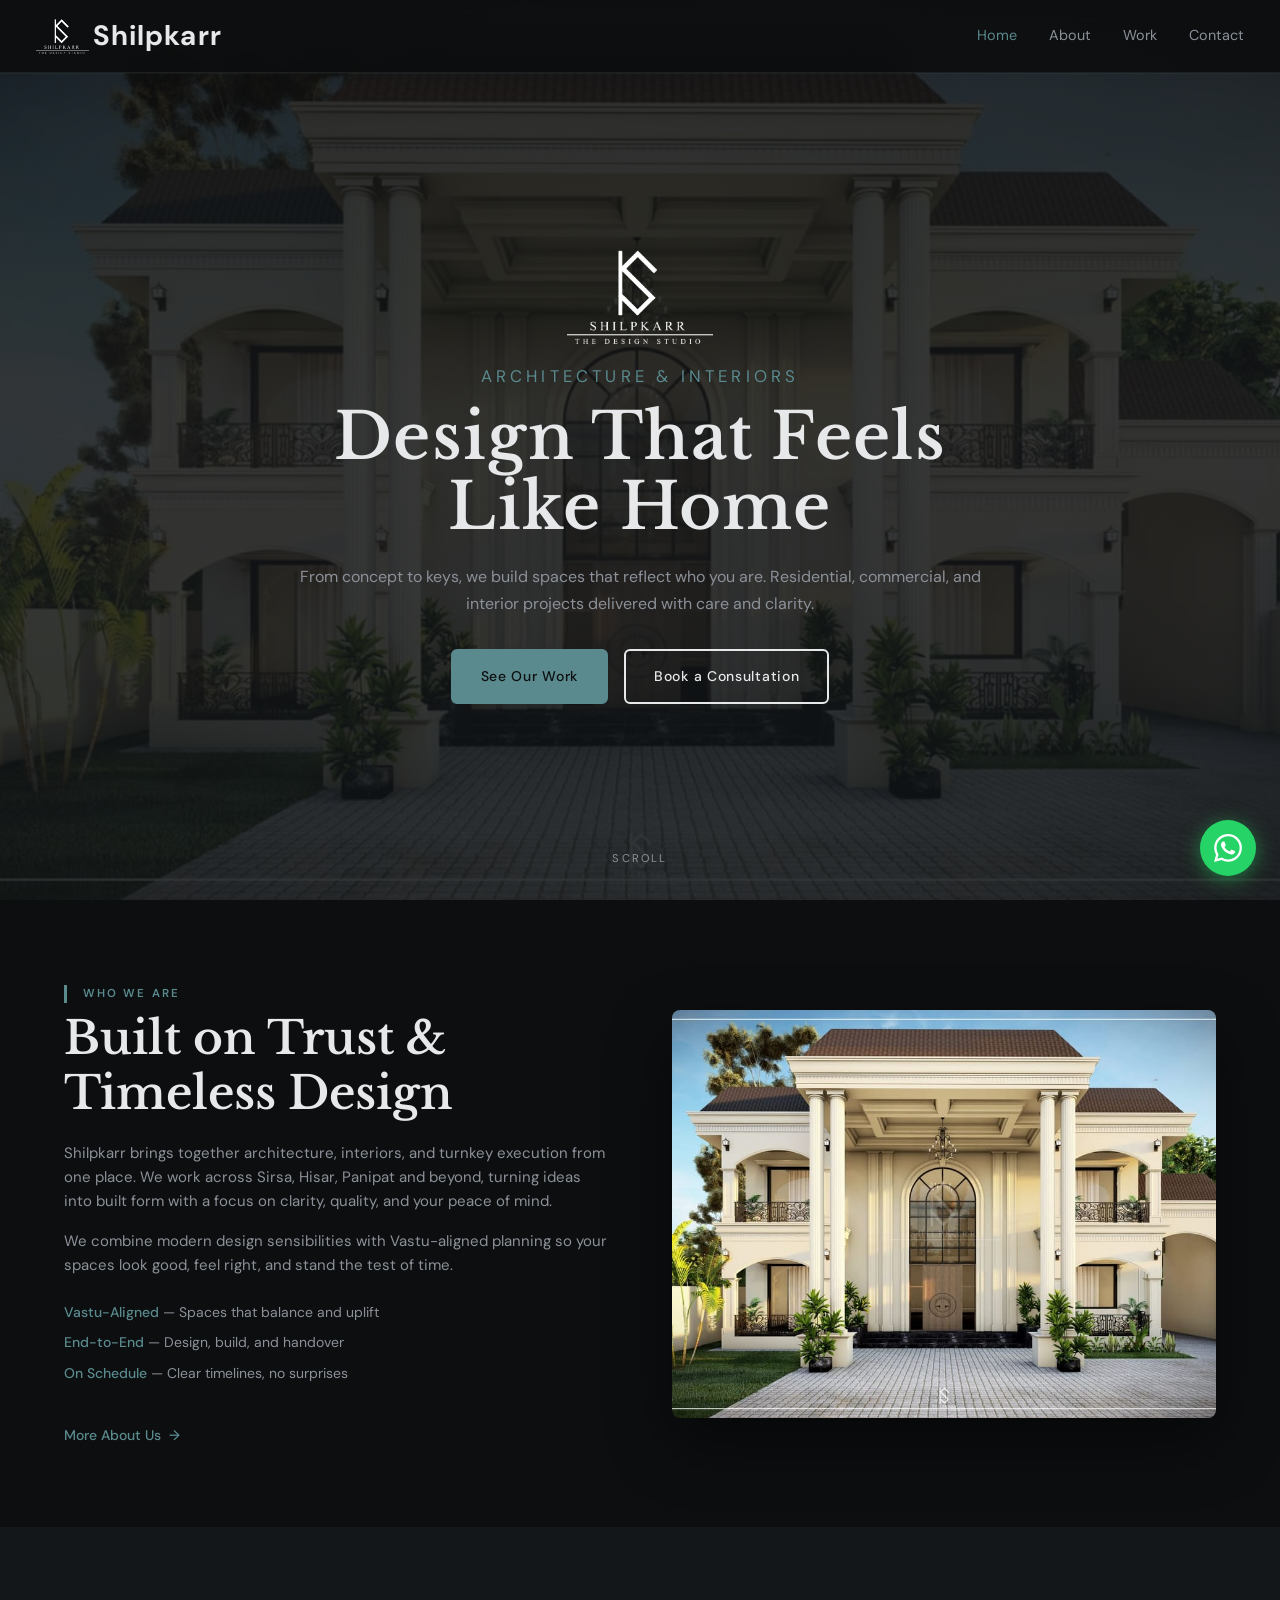
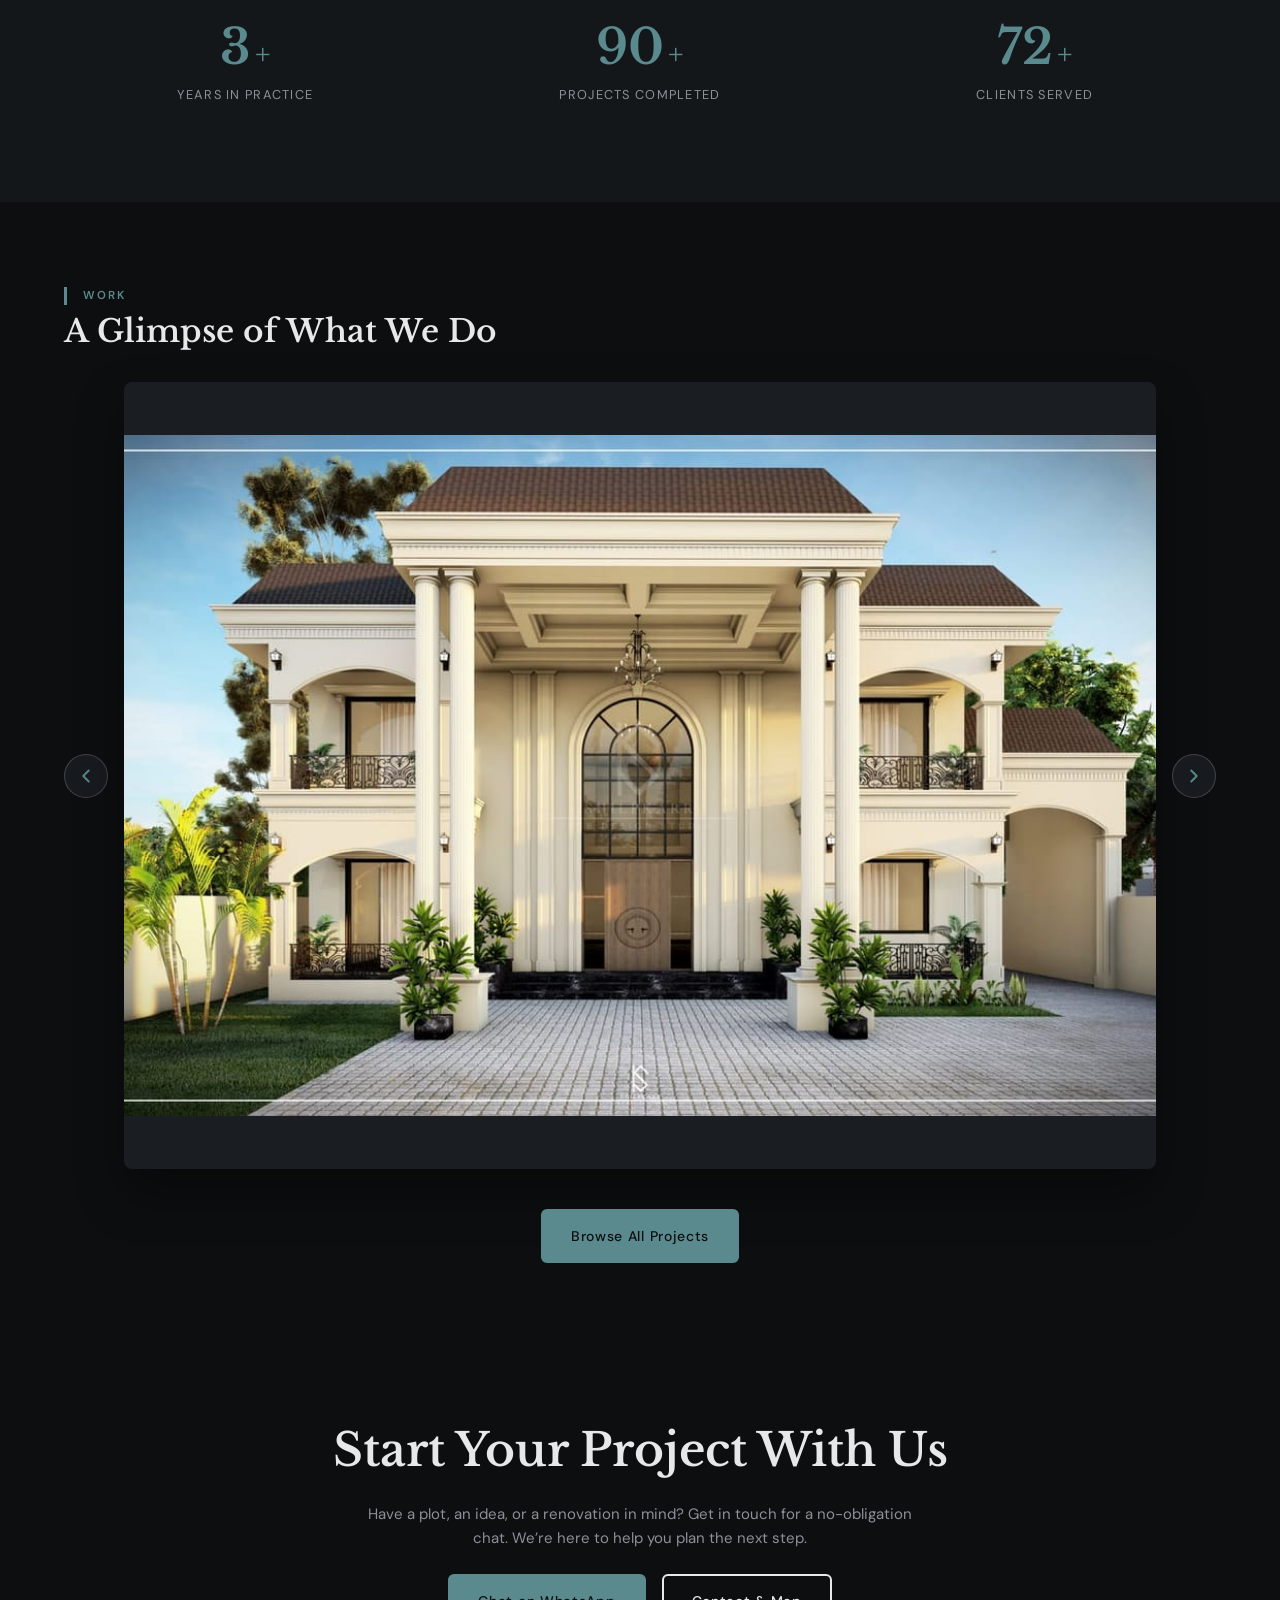
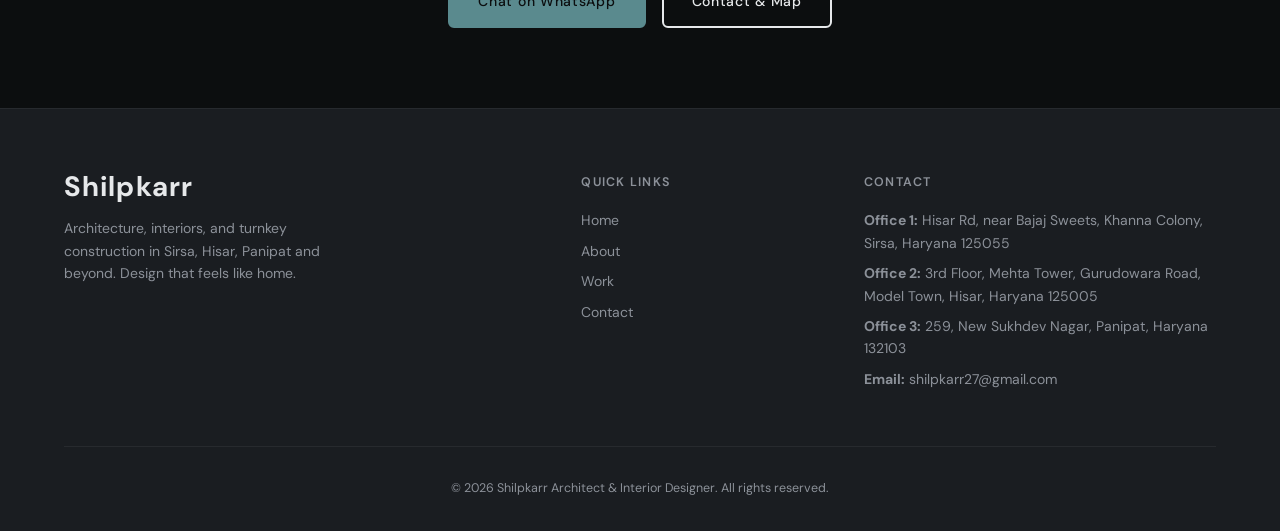
==== commit 9fb047fa: "SEO done" ====
--- a/index.html
+++ b/index.html
@@ -3,8 +3,28 @@
 <head>
     <meta charset="UTF-8">
     <meta name="viewport" content="width=device-width, initial-scale=1.0">
-    <title>Shilpkarr - Architecture & Interior Design | Sirsa</title>
+    <title>Shilpkarr | Architecture, Interior Design &amp; Vastu | Sirsa, Hisar, Panipat</title>
+    <meta name="description" content="Shilpkarr — architecture, interior design, Vastu planning, and turnkey construction with studios in Sirsa, Hisar, and Panipat, Haryana. Homes, villas, offices, and retail from concept to handover.">
+    <meta name="robots" content="index, follow">
+    <meta name="geo.region" content="IN-HR">
+    <meta name="geo.placename" content="Sirsa, Hisar, Panipat">
+    <link rel="canonical" href="https://shilpkarr.in/">
+    <meta property="og:type" content="website">
+    <meta property="og:site_name" content="Shilpkarr">
+    <meta property="og:url" content="https://shilpkarr.in/">
+    <meta property="og:title" content="Shilpkarr | Architecture, Interiors &amp; Vastu | Haryana">
+    <meta property="og:description" content="Design that feels like home. Architecture, interiors, Vastu-aligned planning, and turnkey projects in Sirsa, Hisar, Panipat and nearby towns.">
+    <meta property="og:image" content="https://shilpkarr.in/compressed_photos/IMG_2951.JPG.jpeg">
+    <meta property="og:locale" content="en_IN">
+    <meta name="twitter:card" content="summary_large_image">
+    <meta name="twitter:title" content="Shilpkarr | Architecture, Interiors &amp; Vastu">
+    <meta name="twitter:description" content="Architecture and interior design with offices in Sirsa, Hisar, and Panipat, Haryana. Residential and commercial projects.">
+    <meta name="twitter:image" content="https://shilpkarr.in/compressed_photos/IMG_2951.JPG.jpeg">
+    <meta name="theme-color" content="#0c0e0f">
     <link rel="icon" href="https://shilpkarr.netlify.app/logo.png" type="image/png">
+    <script type="application/ld+json">
+    {"@context":"https://schema.org","@graph":[{"@type":"WebSite","@id":"https://shilpkarr.in/#website","url":"https://shilpkarr.in/","name":"Shilpkarr","description":"Architecture, interior design, and Vastu planning in Sirsa, Hisar, Panipat and Haryana.","inLanguage":"en-IN","publisher":{"@id":"https://shilpkarr.in/#organization"}},{"@type":["ProfessionalService","HomeAndConstructionBusiness"],"@id":"https://shilpkarr.in/#organization","name":"Shilpkarr","alternateName":"Shilpkarr Architect & Interior Designer","description":"Architecture, interior design, Vastu-aligned planning, and turnkey construction with studios in Sirsa, Hisar, and Panipat.","url":"https://shilpkarr.in/","image":"https://shilpkarr.in/compressed_photos/IMG_2951.JPG.jpeg","telephone":"+91-97291-86414","email":"shilpkarr27@gmail.com","priceRange":"$$","sameAs":["https://www.instagram.com/_shilpkarr_/"],"knowsAbout":["Architecture","Interior design","Vastu","Residential construction","Commercial interiors","Turnkey construction"],"areaServed":[{"@type":"City","name":"Sirsa","containedInPlace":{"@type":"State","name":"Haryana"}},{"@type":"City","name":"Hisar","containedInPlace":{"@type":"State","name":"Haryana"}},{"@type":"City","name":"Panipat","containedInPlace":{"@type":"State","name":"Haryana"}},{"@type":"State","name":"Haryana"}],"address":{"@type":"PostalAddress","streetAddress":"Hisar Rd, near Bajaj Sweets, Khanna Colony","addressLocality":"Sirsa","addressRegion":"Haryana","postalCode":"125055","addressCountry":"IN"},"location":[{"@type":"Place","name":"Shilpkarr — Sirsa","address":{"@type":"PostalAddress","streetAddress":"Hisar Rd, near Bajaj Sweets, Khanna Colony","addressLocality":"Sirsa","addressRegion":"Haryana","postalCode":"125055","addressCountry":"IN"}},{"@type":"Place","name":"Shilpkarr — Hisar","address":{"@type":"PostalAddress","streetAddress":"3rd Floor, Mehta Tower, Gurudowara Road, Model Town","addressLocality":"Hisar","addressRegion":"Haryana","postalCode":"125005","addressCountry":"IN"}},{"@type":"Place","name":"Shilpkarr — Panipat","address":{"@type":"PostalAddress","streetAddress":"259, New Sukhdev Nagar","addressLocality":"Panipat","addressRegion":"Haryana","postalCode":"132103","addressCountry":"IN"}}],"openingHoursSpecification":[{"@type":"OpeningHoursSpecification","dayOfWeek":["Monday","Tuesday","Wednesday","Thursday","Friday","Saturday"],"opens":"10:00","closes":"19:00"}]}]}
+    </script>
     <link rel="stylesheet" href="css/styles.css">
     <link rel="preload" href="compressed_photos/IMG_2951.JPG.jpeg" as="image">
     <link rel="preconnect" href="https://fonts.googleapis.com">
@@ -15,7 +35,7 @@
 <body>
     <header class="site-header">
         <div class="header-inner">
-            <a href="index.html" class="logo"><img src="compressed_photos/SHILPKAR%20LOGO%20White.png" alt="" class="logo-img">Shilpkarr</a>
+            <a href="index.html" class="logo"><img src="compressed_photos/SHILPKAR%20LOGO%20White.png" alt="Shilpkarr logo" class="logo-img">Shilpkarr</a>
             <button class="nav-toggle" aria-label="Toggle menu">
                 <span></span><span></span><span></span>
             </button>
@@ -32,7 +52,7 @@
         <section class="hero">
             <div class="hero-bg"></div>
             <div class="hero-content">
-                <img src="compressed_photos/SHILPKAR%20LOGO%20White.png" alt="Shilpkarr" class="hero-logo">
+                <img src="compressed_photos/SHILPKAR%20LOGO%20White.png" alt="Shilpkarr — architecture and interior design, Sirsa" class="hero-logo">
                 <p class="hero-label">Architecture & Interiors</p>
                 <h1 class="hero-title">Design That Feels Like Home</h1>
                 <p class="hero-subtitle">From concept to keys, we build spaces that reflect who you are. Residential, commercial, and interior projects delivered with care and clarity.</p>
--- a/css/styles.css
+++ b/css/styles.css
@@ -158,10 +158,10 @@
     display: inline-flex;
     align-items: center;
     gap: 0.25rem;
-    font-family: var(--font-heading);
+    font-family: var(--font-body);
     font-size: 1.75rem;
     font-weight: 700;
-    letter-spacing: 0.05em;
+    letter-spacing: 0.04em;
     color: var(--color-text);
     line-height: 1;
 }
@@ -500,7 +500,6 @@
 .featured-slideshow-inner {
     position: relative;
     width: 100%;
-    /* Taller frame; object-position top keeps roofs in frame */
     height: calc(min(76vh, 940px) * 1.15);
     background: var(--color-surface);
 }
@@ -510,8 +509,8 @@
     inset: 0;
     width: 100%;
     height: 100%;
-    object-fit: cover;
-    object-position: center top;
+    object-fit: contain;
+    object-position: center center;
     opacity: 0;
     transition: opacity 1s ease;
     z-index: 0;
@@ -593,6 +592,11 @@
     color: var(--color-text-muted);
     margin-bottom: 0.5rem;
     transition: color var(--transition);
+}
+
+.footer-contact p a {
+    display: inline;
+    margin-bottom: 0;
 }
 
 .footer-links a:hover,
@@ -1542,6 +1546,11 @@
         width: 100%;
         justify-content: center;
     }
+
+    .featured-slideshow-inner {
+        height: auto;
+        aspect-ratio: 16 / 9;
+    }
 }
 
 @media (max-width: 480px) {
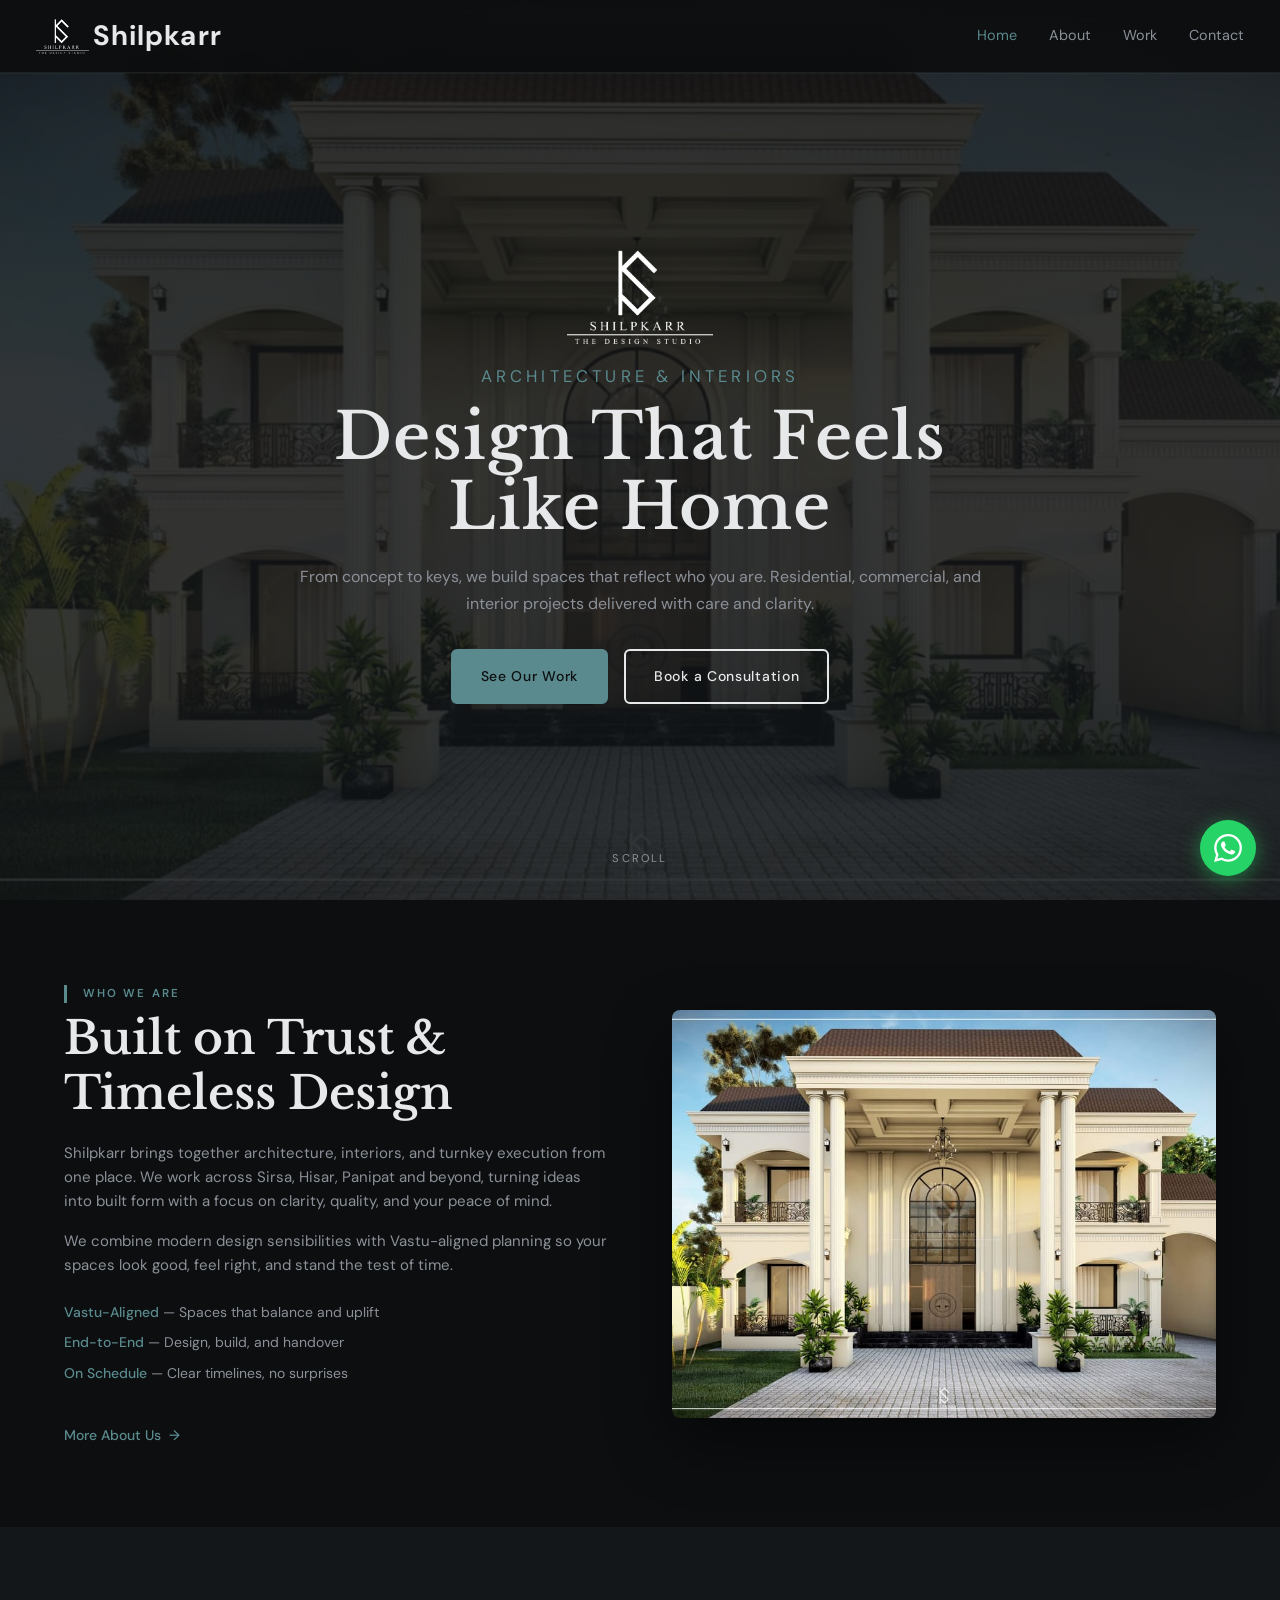
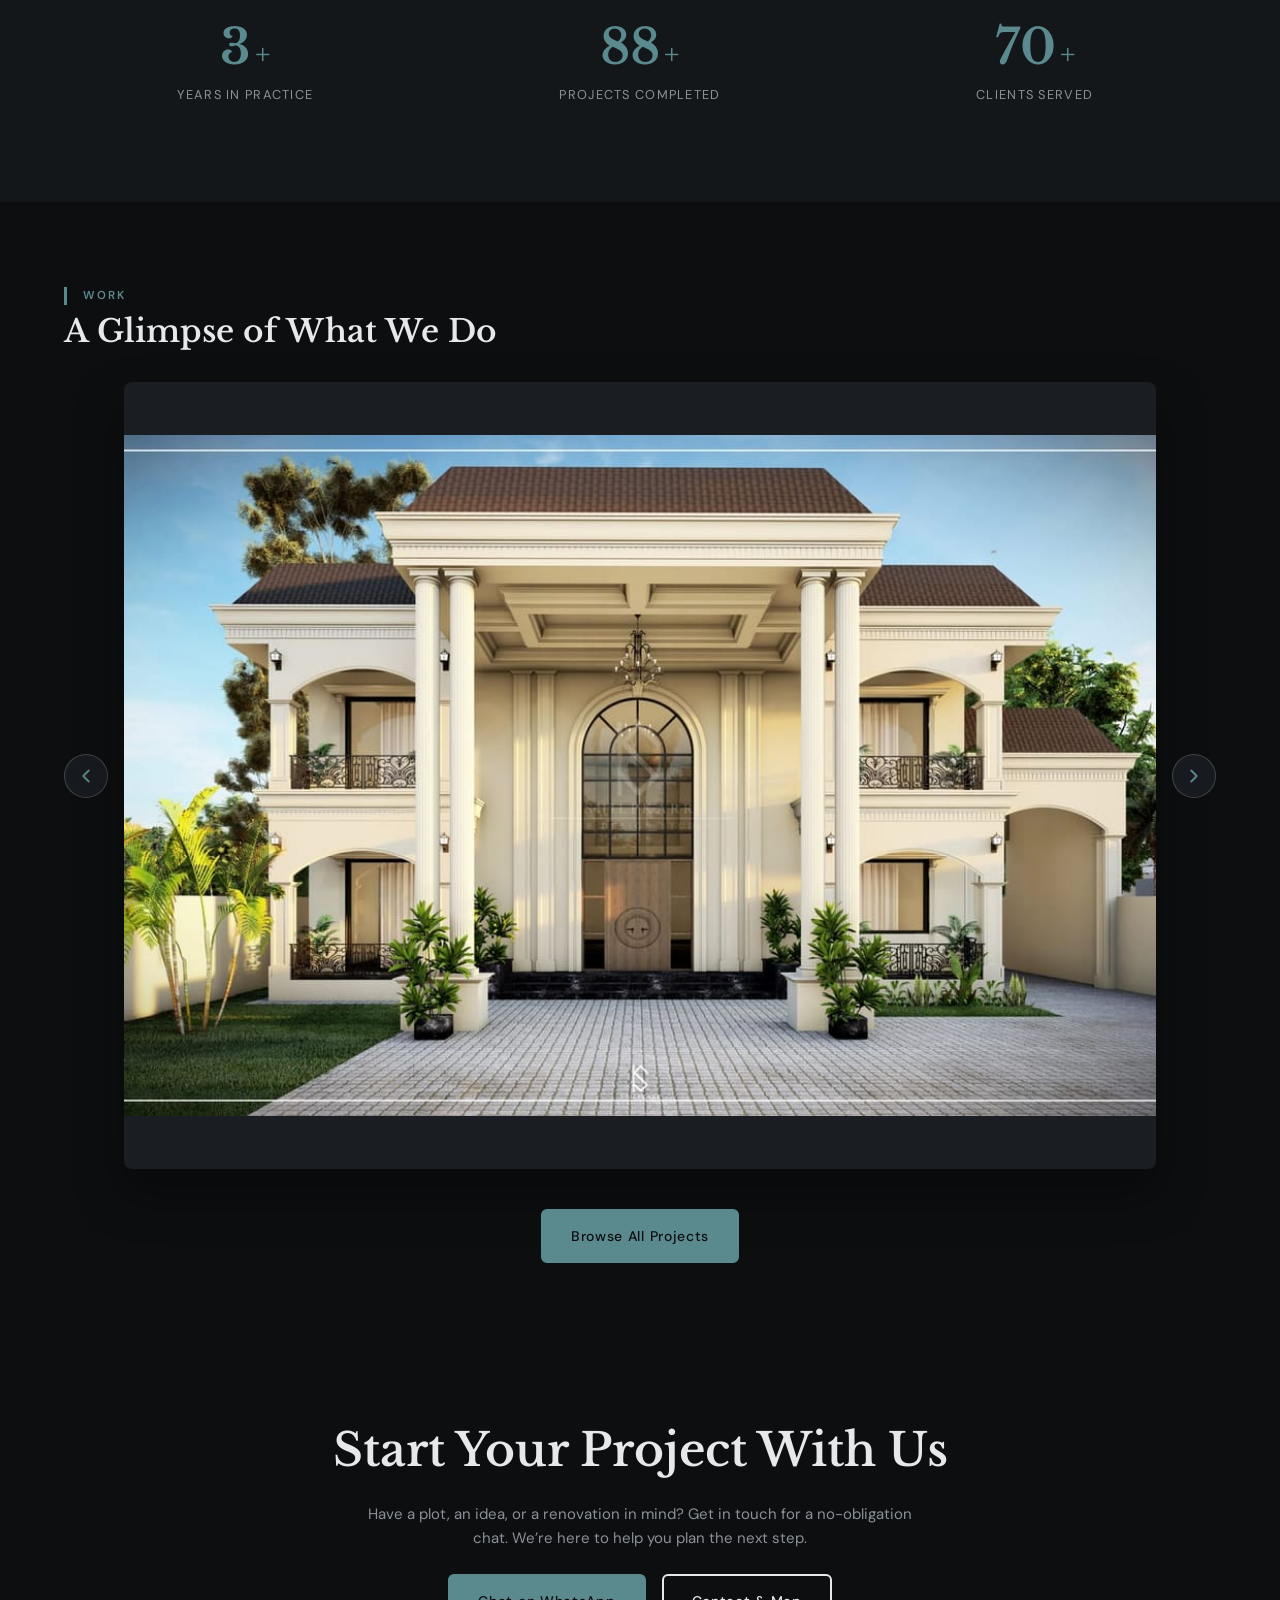
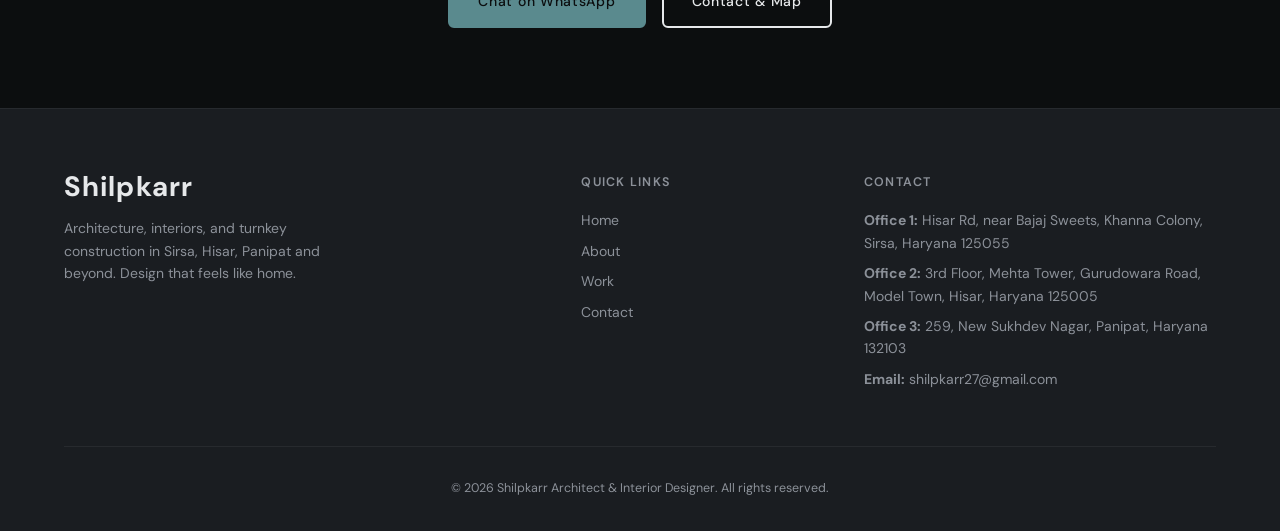
==== commit 14044499: "new project added" ====
--- a/index.html
+++ b/index.html
@@ -187,6 +187,7 @@
         <svg viewBox="0 0 24 24" fill="currentColor" width="28" height="28"><path d="M17.472 14.382c-.297-.149-1.758-.867-2.03-.967-.273-.099-.471-.148-.67.15-.197.297-.767.966-.94 1.164-.173.199-.347.223-.644.075-.297-.15-1.255-.463-2.39-1.475-.883-.788-1.48-1.761-1.653-2.059-.173-.297-.018-.458.13-.606.134-.133.298-.347.446-.52.149-.174.198-.298.298-.497.099-.198.05-.371-.025-.52-.075-.149-.669-1.612-.916-2.207-.242-.579-.487-.5-.669-.51-.173-.008-.371-.01-.57-.01-.198 0-.52.074-.792.372-.272.297-1.04 1.016-1.04 2.479 0 1.462 1.065 2.875 1.213 3.074.149.198 2.096 3.2 5.077 4.487.709.306 1.262.489 1.694.625.712.227 1.36.195 1.871.118.571-.085 1.758-.719 2.006-1.413.248-.694.248-1.289.173-1.413-.074-.124-.272-.198-.57-.347m-5.421 7.403h-.004a9.87 9.87 0 01-5.031-1.378l-.361-.214-3.741.982.998-3.648-.235-.374a9.86 9.86 0 01-1.51-5.26c.001-5.45 4.436-9.884 9.888-9.884 2.64 0 5.122 1.03 6.988 2.898a9.825 9.825 0 012.893 6.994c-.003 5.45-4.437 9.884-9.885 9.884m8.413-18.297A11.815 11.815 0 0012.05 0C5.495 0 .16 5.335.157 11.892c0 2.096.547 4.142 1.588 5.945L.057 24l6.305-1.654a11.882 11.882 0 005.683 1.448h.005c6.554 0 11.89-5.335 11.893-11.893a11.821 11.821 0 00-3.48-8.413z"/></svg>
     </a>
 
+    <script src="js/render-projects-data.js"></script>
     <script src="js/projects-data.js"></script>
     <script src="js/footer.js" defer></script>
     <script src="js/main.js" defer></script>
